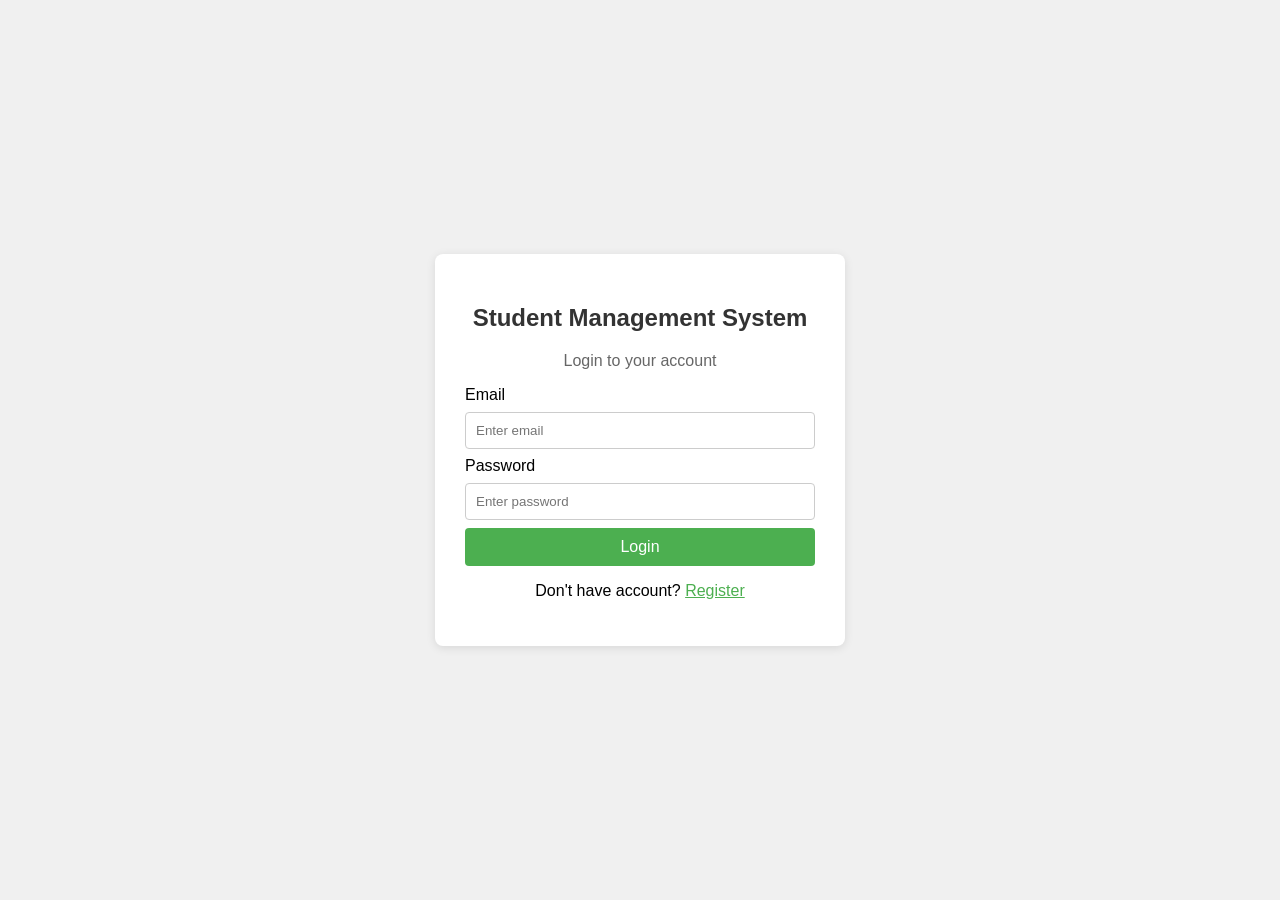
==== dashboard.html @ 0f00cd58 "first commit" ====
<!DOCTYPE html>
<html>
<head>
    <title>Student Management System - Dashboard</title>
    <style>
        body { font-family: Arial, sans-serif; background: #f0f0f0; margin: 0; }
        .navbar { background: #4CAF50; color: white; padding: 15px 20px; display: flex; justify-content: space-between; align-items: center; }
        .navbar h2 { margin: 0; }
        .navbar button { background: white; color: #4CAF50; border: none; padding: 8px 15px; border-radius: 4px; cursor: pointer; }
        .content { padding: 20px; max-width: 800px; margin: 0 auto; }
        h3 { color: #333; }
        table { width: 100%; background: white; border-collapse: collapse; border-radius: 8px; overflow: hidden; box-shadow: 0 2px 10px rgba(0,0,0,0.1); }
        th { background: #4CAF50; color: white; padding: 12px; text-align: left; }
        td { padding: 12px; border-bottom: 1px solid #eee; }
        tr:hover { background: #f5f5f5; }
        .welcome { color: white; font-size: 14px; }
    </style>
</head>
<body>
    <div class="navbar">
        <h2>Student Management System</h2>
        <div>
            <span class="welcome" id="navUserName">Welcome</span>
            &nbsp;&nbsp;
            <button id="logoutBtn">Logout</button>
        </div>
    </div>

    <div class="content">
        <h3>Student Dashboard</h3>
        <table id="studentTable">
            <thead>
                <tr>
                    <th>ID</th>
                    <th>Name</th>
                    <th>Email</th>
                    <th>Department</th>
                </tr>
            </thead>
            <tbody id="studentTableBody">
                <tr><td>STU-001</td><td>Rahim Ahmed</td><td>rahim@student.com</td><td>Computer Science</td></tr>
                <tr><td>STU-002</td><td>Fatima Khan</td><td>fatima@student.com</td><td>Software Engineering</td></tr>
                <tr><td>STU-003</td><td>Arif Hossain</td><td>arif@student.com</td><td>Computer Science</td></tr>
                <tr><td>STU-004</td><td>Nusrat Jahan</td><td>nusrat@student.com</td><td>Information Technology</td></tr>
                <tr><td>STU-005</td><td>Kamal Uddin</td><td>kamal@student.com</td><td>Electrical Engineering</td></tr>
            </tbody>
        </table>
    </div>

    <script>
        var currentUser = JSON.parse(localStorage.getItem('currentUser'));
        if (!currentUser) {
            window.location.href = 'index.html';
        } else {
            document.getElementById('navUserName').textContent = 'Welcome, ' + currentUser.name;
        }
        document.getElementById('logoutBtn').addEventListener('click', function() {
            localStorage.removeItem('currentUser');
            window.location.href = 'index.html';
        });
    </script>
</body>
</html>
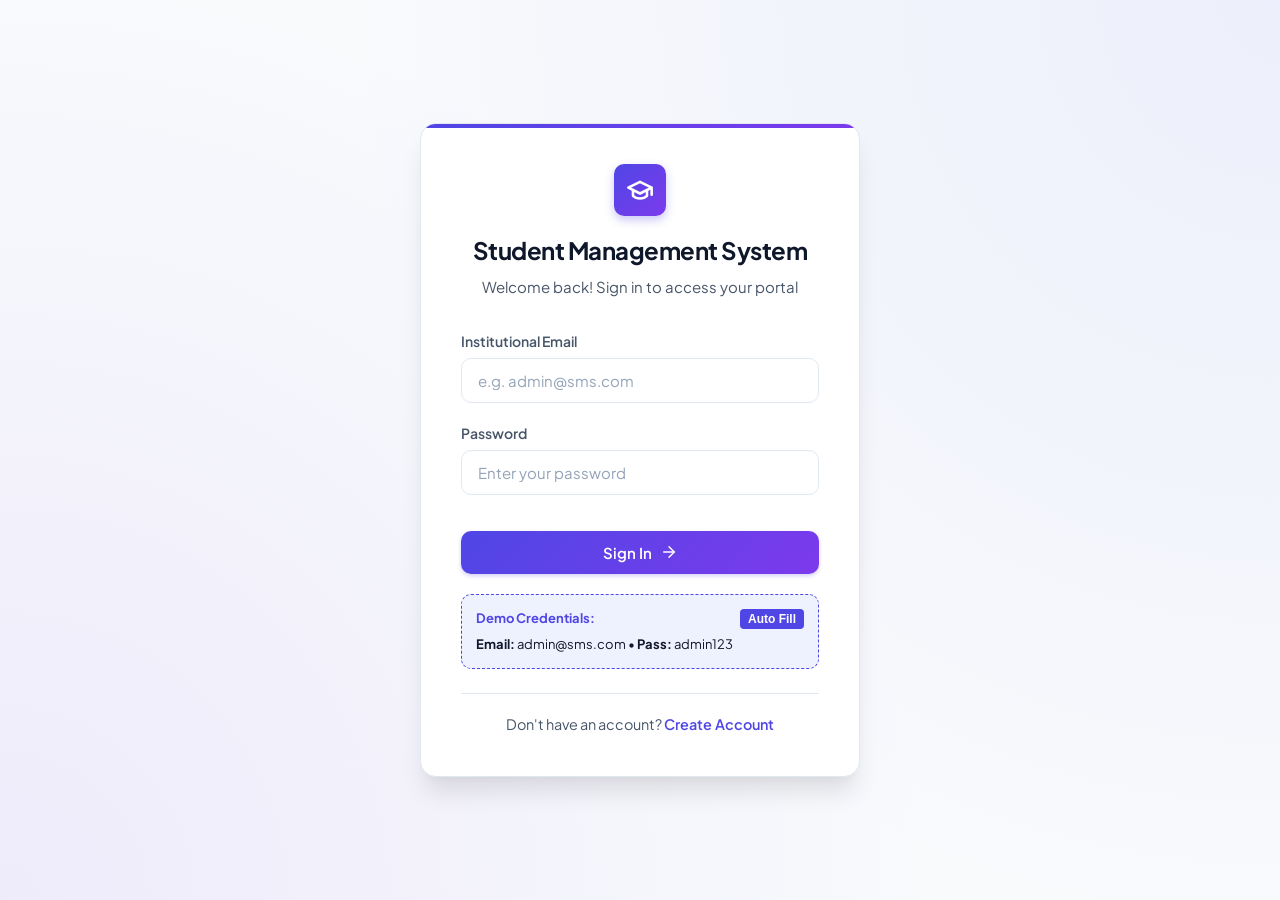
==== commit c41f4d80: "feat: complete phase 1 with modern UI, student CRUD, headless Selenium tests, and CI test runner" ====
--- a/dashboard.html
+++ b/dashboard.html
@@ -1,63 +1,519 @@
 <!DOCTYPE html>
-<html>
+<html lang="en">
 <head>
+    <meta charset="UTF-8">
+    <meta name="viewport" content="width=device-width, initial-scale=1.0">
     <title>Student Management System - Dashboard</title>
+    <link rel="stylesheet" href="css/style.css">
     <style>
-        body { font-family: Arial, sans-serif; background: #f0f0f0; margin: 0; }
-        .navbar { background: #4CAF50; color: white; padding: 15px 20px; display: flex; justify-content: space-between; align-items: center; }
-        .navbar h2 { margin: 0; }
-        .navbar button { background: white; color: #4CAF50; border: none; padding: 8px 15px; border-radius: 4px; cursor: pointer; }
-        .content { padding: 20px; max-width: 800px; margin: 0 auto; }
-        h3 { color: #333; }
-        table { width: 100%; background: white; border-collapse: collapse; border-radius: 8px; overflow: hidden; box-shadow: 0 2px 10px rgba(0,0,0,0.1); }
-        th { background: #4CAF50; color: white; padding: 12px; text-align: left; }
-        td { padding: 12px; border-bottom: 1px solid #eee; }
-        tr:hover { background: #f5f5f5; }
-        .welcome { color: white; font-size: 14px; }
+        /* Fallback compatibility */
+        .welcome { color: inherit; font-size: 0.9375rem; font-weight: 600; }
     </style>
 </head>
 <body>
-    <div class="navbar">
-        <h2>Student Management System</h2>
-        <div>
-            <span class="welcome" id="navUserName">Welcome</span>
-            &nbsp;&nbsp;
-            <button id="logoutBtn">Logout</button>
+    <div class="dashboard-wrapper">
+        <!-- Sidebar Navigation -->
+        <aside class="sidebar">
+            <div class="sidebar-header">
+                <div class="auth-logo" style="width: 36px; height: 36px; margin-bottom: 0;">
+                    <svg width="20" height="20" viewBox="0 0 24 24" fill="none" stroke="currentColor" stroke-width="2.2">
+                        <path d="M22 10v6M2 10l10-5 10 5-10 5z"/>
+                        <path d="M6 12v5c3 3 9 3 12 0v-5"/>
+                    </svg>
+                </div>
+                <h2>SMS Portal</h2>
+            </div>
+
+            <nav class="sidebar-nav">
+                <a href="#dashboard" class="nav-item active">
+                    <svg width="18" height="18" viewBox="0 0 24 24" fill="none" stroke="currentColor" stroke-width="2">
+                        <rect x="3" y="3" width="7" height="7"></rect>
+                        <rect x="14" y="3" width="7" height="7"></rect>
+                        <rect x="14" y="14" width="7" height="7"></rect>
+                        <rect x="3" y="14" width="7" height="7"></rect>
+                    </svg>
+                    <span>Dashboard</span>
+                </a>
+                <a href="#students" class="nav-item">
+                    <svg width="18" height="18" viewBox="0 0 24 24" fill="none" stroke="currentColor" stroke-width="2">
+                        <path d="M17 21v-2a4 4 0 0 0-4-4H5a4 4 0 0 0-4 4v2"></path>
+                        <circle cx="9" cy="7" r="4"></circle>
+                        <path d="M23 21v-2a4 4 0 0 0-3-3.87"></path>
+                        <path d="M16 3.13a4 4 0 0 1 0 7.75"></path>
+                    </svg>
+                    <span>All Students</span>
+                </a>
+                <a href="#departments" class="nav-item">
+                    <svg width="18" height="18" viewBox="0 0 24 24" fill="none" stroke="currentColor" stroke-width="2">
+                        <path d="M3 9l9-7 9 7v11a2 2 0 0 1-2 2H5a2 2 0 0 1-2-2z"></path>
+                        <polyline points="9 22 9 12 15 12 15 22"></polyline>
+                    </svg>
+                    <span>Departments</span>
+                </a>
+                <a href="#reports" class="nav-item">
+                    <svg width="18" height="18" viewBox="0 0 24 24" fill="none" stroke="currentColor" stroke-width="2">
+                        <line x1="18" y1="20" x2="18" y2="10"></line>
+                        <line x1="12" y1="20" x2="12" y2="4"></line>
+                        <line x1="6" y1="20" x2="6" y2="14"></line>
+                    </svg>
+                    <span>Analytics</span>
+                </a>
+            </nav>
+
+            <div class="sidebar-footer">
+                <span style="font-size: 0.8125rem; color: #64748b;">SMS v2.1.0 &bull; CI/CD Ready</span>
+            </div>
+        </aside>
+
+        <!-- Main Content View -->
+        <main class="main-content">
+            <!-- Top Navbar (includes original IDs for selenium tests) -->
+            <header class="top-navbar navbar">
+                <div>
+                    <h2 style="font-size: 1.25rem; font-weight: 700;">Student Management System</h2>
+                </div>
+
+                <div class="navbar-user-section">
+                    <button class="theme-toggle-btn" id="themeToggleBtn" title="Toggle Dark/Light Mode" onclick="toggleTheme()">
+                        <svg id="themeIcon" width="18" height="18" viewBox="0 0 24 24" fill="none" stroke="currentColor" stroke-width="2">
+                            <path d="M21 12.79A9 9 0 1 1 11.21 3 7 7 0 0 0 21 12.79z"></path>
+                        </svg>
+                    </button>
+
+                    <div class="user-profile-badge">
+                        <div class="user-avatar" id="avatarInitial">A</div>
+                        <span class="welcome" id="navUserName">Welcome</span>
+                    </div>
+
+                    <button id="logoutBtn" class="btn btn-secondary btn-sm" title="Sign out">
+                        <svg width="15" height="15" viewBox="0 0 24 24" fill="none" stroke="currentColor" stroke-width="2">
+                            <path d="M9 21H5a2 2 0 0 1-2-2V5a2 2 0 0 1 2-2h4"></path>
+                            <polyline points="16 17 21 12 16 7"></polyline>
+                            <line x1="21" y1="12" x2="9" y2="12"></line>
+                        </svg>
+                        <span>Logout</span>
+                    </button>
+                </div>
+            </header>
+
+            <!-- Dashboard Body -->
+            <div class="dashboard-body content">
+                <div class="page-header">
+                    <div>
+                        <h3>Student Dashboard</h3>
+                        <p>Manage, track, and monitor student academic records in real time</p>
+                    </div>
+                    <div style="display: flex; gap: 0.75rem;">
+                        <button class="btn btn-secondary" onclick="exportToCSV()">
+                            <svg width="16" height="16" viewBox="0 0 24 24" fill="none" stroke="currentColor" stroke-width="2">
+                                <path d="M21 15v4a2 2 0 0 1-2 2H5a2 2 0 0 1-2-2v-4"></path>
+                                <polyline points="7 10 12 15 17 10"></polyline>
+                                <line x1="12" y1="15" x2="12" y2="3"></line>
+                            </svg>
+                            <span>Export CSV</span>
+                        </button>
+                        <button class="btn btn-primary" onclick="openAddModal()">
+                            <svg width="16" height="16" viewBox="0 0 24 24" fill="none" stroke="currentColor" stroke-width="2">
+                                <line x1="12" y1="5" x2="12" y2="19"></line>
+                                <line x1="5" y1="12" x2="19" y2="12"></line>
+                            </svg>
+                            <span>Add Student</span>
+                        </button>
+                    </div>
+                </div>
+
+                <!-- Metric Cards -->
+                <div class="stats-grid">
+                    <div class="stat-card">
+                        <div class="stat-icon blue">🎓</div>
+                        <div class="stat-info">
+                            <h4>Total Students</h4>
+                            <div class="stat-number" id="totalStudentsCount">5</div>
+                        </div>
+                    </div>
+                    <div class="stat-card">
+                        <div class="stat-icon green">✅</div>
+                        <div class="stat-info">
+                            <h4>Active Enrolled</h4>
+                            <div class="stat-number" id="activeStudentsCount">4</div>
+                        </div>
+                    </div>
+                    <div class="stat-card">
+                        <div class="stat-icon purple">📊</div>
+                        <div class="stat-info">
+                            <h4>Average GPA</h4>
+                            <div class="stat-number" id="avgGpaValue">3.72</div>
+                        </div>
+                    </div>
+                    <div class="stat-card">
+                        <div class="stat-icon amber">🏛️</div>
+                        <div class="stat-info">
+                            <h4>Departments</h4>
+                            <div class="stat-number" id="totalDeptsCount">4</div>
+                        </div>
+                    </div>
+                </div>
+
+                <!-- Table Controls (Search, Filter) -->
+                <div class="table-controls">
+                    <div class="search-filter-group">
+                        <div class="search-input-wrapper">
+                            <span class="search-icon">
+                                <svg width="16" height="16" viewBox="0 0 24 24" fill="none" stroke="currentColor" stroke-width="2">
+                                    <circle cx="11" cy="11" r="8"></circle>
+                                    <line x1="21" y1="21" x2="16.65" y2="16.65"></line>
+                                </svg>
+                            </span>
+                            <input type="text" id="searchInput" placeholder="Search by name, ID, or email..." oninput="filterStudents()">
+                        </div>
+                        <select id="deptFilter" onchange="filterStudents()" style="width: 190px;">
+                            <option value="">All Departments</option>
+                            <option value="Computer Science">Computer Science</option>
+                            <option value="Software Engineering">Software Engineering</option>
+                            <option value="Information Technology">Information Technology</option>
+                            <option value="Electrical Engineering">Electrical Engineering</option>
+                        </select>
+                        <select id="statusFilter" onchange="filterStudents()" style="width: 140px;">
+                            <option value="">All Statuses</option>
+                            <option value="Active">Active</option>
+                            <option value="On Leave">On Leave</option>
+                            <option value="Graduated">Graduated</option>
+                        </select>
+                    </div>
+                </div>
+
+                <!-- Student Data Table Card -->
+                <div class="table-card">
+                    <div class="table-responsive">
+                        <table id="studentTable">
+                            <thead>
+                                <tr>
+                                    <th>ID</th>
+                                    <th>Student</th>
+                                    <th>Department</th>
+                                    <th>GPA</th>
+                                    <th>Status</th>
+                                    <th style="text-align: right;">Actions</th>
+                                </tr>
+                            </thead>
+                            <tbody id="studentTableBody">
+                                <!-- Populated dynamically by JavaScript -->
+                            </tbody>
+                        </table>
+                    </div>
+                </div>
+            </div>
+        </main>
+    </div>
+
+    <!-- Student Add/Edit Modal Dialog -->
+    <div class="modal-overlay" id="studentModal">
+        <div class="modal-container">
+            <div class="modal-header">
+                <h3 id="modalTitle">Add New Student</h3>
+                <button type="button" class="modal-close-btn" onclick="closeModal()">&times;</button>
+            </div>
+            <form id="studentForm" onsubmit="handleSaveStudent(event)">
+                <input type="hidden" id="editIndex" value="-1">
+                <div class="modal-body">
+                    <div class="form-group">
+                        <label for="modalStudentId">Student ID</label>
+                        <input type="text" id="modalStudentId" placeholder="e.g. STU-006" required>
+                    </div>
+                    <div class="form-group">
+                        <label for="modalStudentName">Full Name</label>
+                        <input type="text" id="modalStudentName" placeholder="e.g. Ayesha Siddiqa" required>
+                    </div>
+                    <div class="form-group">
+                        <label for="modalStudentEmail">Institutional Email</label>
+                        <input type="email" id="modalStudentEmail" placeholder="e.g. ayesha@student.com" required>
+                    </div>
+                    <div style="display: grid; grid-template-columns: 1fr 1fr; gap: 1rem;">
+                        <div class="form-group">
+                            <label for="modalStudentDept">Department</label>
+                            <select id="modalStudentDept" required>
+                                <option value="Computer Science">Computer Science</option>
+                                <option value="Software Engineering">Software Engineering</option>
+                                <option value="Information Technology">Information Technology</option>
+                                <option value="Electrical Engineering">Electrical Engineering</option>
+                            </select>
+                        </div>
+                        <div class="form-group">
+                            <label for="modalStudentGpa">GPA (0.00 - 4.00)</label>
+                            <input type="number" id="modalStudentGpa" step="0.01" min="0" max="4.00" value="3.50" required>
+                        </div>
+                    </div>
+                    <div class="form-group">
+                        <label for="modalStudentStatus">Enrollment Status</label>
+                        <select id="modalStudentStatus">
+                            <option value="Active">Active</option>
+                            <option value="On Leave">On Leave</option>
+                            <option value="Graduated">Graduated</option>
+                        </select>
+                    </div>
+                </div>
+                <div class="modal-footer">
+                    <button type="button" class="btn btn-secondary" onclick="closeModal()">Cancel</button>
+                    <button type="submit" class="btn btn-primary" id="saveStudentBtn">Save Record</button>
+                </div>
+            </form>
         </div>
     </div>
 
-    <div class="content">
-        <h3>Student Dashboard</h3>
-        <table id="studentTable">
-            <thead>
-                <tr>
-                    <th>ID</th>
-                    <th>Name</th>
-                    <th>Email</th>
-                    <th>Department</th>
-                </tr>
-            </thead>
-            <tbody id="studentTableBody">
-                <tr><td>STU-001</td><td>Rahim Ahmed</td><td>rahim@student.com</td><td>Computer Science</td></tr>
-                <tr><td>STU-002</td><td>Fatima Khan</td><td>fatima@student.com</td><td>Software Engineering</td></tr>
-                <tr><td>STU-003</td><td>Arif Hossain</td><td>arif@student.com</td><td>Computer Science</td></tr>
-                <tr><td>STU-004</td><td>Nusrat Jahan</td><td>nusrat@student.com</td><td>Information Technology</td></tr>
-                <tr><td>STU-005</td><td>Kamal Uddin</td><td>kamal@student.com</td><td>Electrical Engineering</td></tr>
-            </tbody>
-        </table>
-    </div>
+    <!-- Toast Container -->
+    <div class="toast-container" id="toastContainer"></div>
 
     <script>
+        // Authentication check (compatible with original flow & tests)
         var currentUser = JSON.parse(localStorage.getItem('currentUser'));
         if (!currentUser) {
             window.location.href = 'index.html';
         } else {
-            document.getElementById('navUserName').textContent = 'Welcome, ' + currentUser.name;
-        }
+            var userName = currentUser.name || 'User';
+            document.getElementById('navUserName').textContent = 'Welcome, ' + userName;
+            document.getElementById('avatarInitial').textContent = userName.charAt(0).toUpperCase();
+        }
+
         document.getElementById('logoutBtn').addEventListener('click', function() {
             localStorage.removeItem('currentUser');
             window.location.href = 'index.html';
         });
+
+        // Initial default student dataset (preserves original STU-001 through STU-005)
+        var defaultStudents = [
+            { id: "STU-001", name: "Rahim Ahmed", email: "rahim@student.com", dept: "Computer Science", gpa: 3.85, status: "Active" },
+            { id: "STU-002", name: "Fatima Khan", email: "fatima@student.com", dept: "Software Engineering", gpa: 3.92, status: "Active" },
+            { id: "STU-003", name: "Arif Hossain", email: "arif@student.com", dept: "Computer Science", gpa: 3.45, status: "On Leave" },
+            { id: "STU-004", name: "Nusrat Jahan", email: "nusrat@student.com", dept: "Information Technology", gpa: 3.78, status: "Active" },
+            { id: "STU-005", name: "Kamal Uddin", email: "kamal@student.com", dept: "Electrical Engineering", gpa: 3.60, status: "Graduated" }
+        ];
+
+        function getStudents() {
+            var stored = localStorage.getItem('sms_students');
+            if (!stored) {
+                localStorage.setItem('sms_students', JSON.stringify(defaultStudents));
+                return defaultStudents;
+            }
+            try {
+                return JSON.parse(stored);
+            } catch(e) {
+                return defaultStudents;
+            }
+        }
+
+        function saveStudents(list) {
+            localStorage.setItem('sms_students', JSON.stringify(list));
+            renderTable();
+            updateStats();
+        }
+
+        // Render Table Rows
+        function renderTable() {
+            var all = getStudents();
+            var search = (document.getElementById('searchInput').value || '').toLowerCase().trim();
+            var deptFilter = document.getElementById('deptFilter').value;
+            var statusFilter = document.getElementById('statusFilter').value;
+
+            var filtered = all.filter(function(s) {
+                var matchesSearch = s.name.toLowerCase().includes(search) || 
+                                    s.id.toLowerCase().includes(search) || 
+                                    s.email.toLowerCase().includes(search);
+                var matchesDept = !deptFilter || s.dept === deptFilter;
+                var matchesStatus = !statusFilter || s.status === statusFilter;
+                return matchesSearch && matchesDept && matchesStatus;
+            });
+
+            var tbody = document.getElementById('studentTableBody');
+            tbody.innerHTML = '';
+
+            if (filtered.length === 0) {
+                tbody.innerHTML = '<tr><td colspan="6" style="text-align: center; color: var(--text-muted); padding: 2.5rem;">No students found matching current filters.</td></tr>';
+                return;
+            }
+
+            filtered.forEach(function(s, index) {
+                var tr = document.createElement('tr');
+                
+                // Status badge class
+                var statusClass = 'badge-success';
+                if (s.status === 'On Leave') statusClass = 'badge-warning';
+                if (s.status === 'Graduated') statusClass = 'badge-info';
+
+                // Initial avatar
+                var initial = s.name.charAt(0).toUpperCase();
+
+                tr.innerHTML = 
+                    '<td><strong>' + escapeHtml(s.id) + '</strong></td>' +
+                    '<td>' +
+                        '<div class="student-info-cell">' +
+                            '<div class="student-mini-avatar">' + initial + '</div>' +
+                            '<div>' +
+                                '<div style="font-weight: 600; color: var(--text-primary);">' + escapeHtml(s.name) + '</div>' +
+                                '<div style="font-size: 0.8125rem; color: var(--text-muted);">' + escapeHtml(s.email) + '</div>' +
+                            '</div>' +
+                        '</div>' +
+                    '</td>' +
+                    '<td><span class="badge badge-dept">' + escapeHtml(s.dept) + '</span></td>' +
+                    '<td><strong>' + Number(s.gpa).toFixed(2) + '</strong></td>' +
+                    '<td><span class="badge ' + statusClass + '">' + escapeHtml(s.status) + '</span></td>' +
+                    '<td style="text-align: right;">' +
+                        '<div class="action-buttons" style="justify-content: flex-end;">' +
+                            '<button class="btn btn-secondary btn-sm" onclick="openEditModal(\'' + escapeHtml(s.id) + '\')">Edit</button>' +
+                            '<button class="btn btn-danger btn-sm" onclick="deleteStudent(\'' + escapeHtml(s.id) + '\')">Delete</button>' +
+                        '</div>' +
+                    '</td>';
+                tbody.appendChild(tr);
+            });
+        }
+
+        // Live stats calculation
+        function updateStats() {
+            var list = getStudents();
+            var total = list.length;
+            var active = list.filter(function(s) { return s.status === 'Active'; }).length;
+            var depts = new Set(list.map(function(s) { return s.dept; })).size;
+            var avgGpa = total > 0 ? (list.reduce(function(acc, s) { return acc + Number(s.gpa || 0); }, 0) / total).toFixed(2) : '0.00';
+
+            document.getElementById('totalStudentsCount').textContent = total;
+            document.getElementById('activeStudentsCount').textContent = active;
+            document.getElementById('avgGpaValue').textContent = avgGpa;
+            document.getElementById('totalDeptsCount').textContent = depts;
+        }
+
+        function filterStudents() {
+            renderTable();
+        }
+
+        // Modal Handlers
+        function openAddModal() {
+            document.getElementById('modalTitle').textContent = 'Add New Student';
+            document.getElementById('editIndex').value = '-1';
+            document.getElementById('studentForm').reset();
+            
+            // Auto generate next ID
+            var list = getStudents();
+            var nextNum = list.length + 1;
+            document.getElementById('modalStudentId').value = 'STU-' + String(nextNum).padStart(3, '0');
+            document.getElementById('modalStudentGpa').value = '3.50';
+
+            document.getElementById('studentModal').classList.add('open');
+        }
+
+        function openEditModal(id) {
+            var list = getStudents();
+            var student = list.find(function(s) { return s.id === id; });
+            if (!student) return;
+
+            document.getElementById('modalTitle').textContent = 'Edit Student Details';
+            document.getElementById('editIndex').value = id;
+            document.getElementById('modalStudentId').value = student.id;
+            document.getElementById('modalStudentName').value = student.name;
+            document.getElementById('modalStudentEmail').value = student.email;
+            document.getElementById('modalStudentDept').value = student.dept;
+            document.getElementById('modalStudentGpa').value = student.gpa;
+            document.getElementById('modalStudentStatus').value = student.status;
+
+            document.getElementById('studentModal').classList.add('open');
+        }
+
+        function closeModal() {
+            document.getElementById('studentModal').classList.remove('open');
+        }
+
+        function handleSaveStudent(e) {
+            e.preventDefault();
+            var list = getStudents();
+            var editId = document.getElementById('editIndex').value;
+            
+            var studentData = {
+                id: document.getElementById('modalStudentId').value.trim(),
+                name: document.getElementById('modalStudentName').value.trim(),
+                email: document.getElementById('modalStudentEmail').value.trim(),
+                dept: document.getElementById('modalStudentDept').value,
+                gpa: parseFloat(document.getElementById('modalStudentGpa').value) || 0.0,
+                status: document.getElementById('modalStudentStatus').value
+            };
+
+            if (editId === '-1') {
+                // Check if ID exists
+                if (list.some(function(s) { return s.id.toLowerCase() === studentData.id.toLowerCase(); })) {
+                    alert('Student ID already exists! Please choose another.');
+                    return;
+                }
+                list.push(studentData);
+                showToast('Student ' + studentData.name + ' added successfully!');
+            } else {
+                var idx = list.findIndex(function(s) { return s.id === editId; });
+                if (idx !== -1) {
+                    list[idx] = studentData;
+                    showToast('Student ' + studentData.name + ' updated successfully!');
+                }
+            }
+
+            saveStudents(list);
+            closeModal();
+        }
+
+        function deleteStudent(id) {
+            if (confirm('Are you sure you want to delete student with ID ' + id + '?')) {
+                var list = getStudents();
+                list = list.filter(function(s) { return s.id !== id; });
+                saveStudents(list);
+                showToast('Student ' + id + ' removed.');
+            }
+        }
+
+        function exportToCSV() {
+            var list = getStudents();
+            var csv = 'ID,Name,Email,Department,GPA,Status\n';
+            list.forEach(function(s) {
+                csv += '"' + s.id + '","' + s.name + '","' + s.email + '","' + s.dept + '",' + s.gpa + ',"' + s.status + '"\n';
+            });
+            var blob = new Blob([csv], { type: 'text/csv' });
+            var url = window.URL.createObjectURL(blob);
+            var a = document.createElement('a');
+            a.setAttribute('hidden', '');
+            a.setAttribute('href', url);
+            a.setAttribute('download', 'sms_students_' + new Date().toISOString().slice(0, 10) + '.csv');
+            document.body.appendChild(a);
+            a.click();
+            document.body.removeChild(a);
+            showToast('Student list exported to CSV!');
+        }
+
+        function toggleTheme() {
+            var current = document.documentElement.getAttribute('data-theme');
+            var next = current === 'dark' ? 'light' : 'dark';
+            document.documentElement.setAttribute('data-theme', next);
+            localStorage.setItem('sms_theme', next);
+        }
+
+        // Apply saved theme
+        var savedTheme = localStorage.getItem('sms_theme') || 'light';
+        document.documentElement.setAttribute('data-theme', savedTheme);
+
+        function showToast(message) {
+            var container = document.getElementById('toastContainer');
+            var toast = document.createElement('div');
+            toast.className = 'toast';
+            toast.innerHTML = '<span>🔔 ' + escapeHtml(message) + '</span>';
+            container.appendChild(toast);
+            setTimeout(function() {
+                toast.style.opacity = '0';
+                toast.style.transform = 'translateY(10px)';
+                toast.style.transition = 'all 0.3s ease';
+                setTimeout(function() { toast.remove(); }, 300);
+            }, 3000);
+        }
+
+        function escapeHtml(text) {
+            var map = { '&': '&amp;', '<': '&lt;', '>': '&gt;', '"': '&quot;', "'": '&#039;' };
+            return String(text).replace(/[&<>"']/g, function(m) { return map[m]; });
+        }
+
+        // Initialize display
+        renderTable();
+        updateStats();
     </script>
 </body>
 </html>
--- a/css/style.css
+++ b/css/style.css
@@ -0,0 +1,846 @@
+/* ==========================================================================
+   Student Management System - Core Design System & Stylesheet
+   ========================================================================== */
+
+@import url('https://fonts.googleapis.com/css2?family=Plus+Jakarta+Sans:wght@300;400;500;600;700;800&display=swap');
+
+:root {
+    --primary: #4f46e5;
+    --primary-gradient: linear-gradient(135deg, #4f46e5 0%, #7c3aed 100%);
+    --primary-hover: #4338ca;
+    --primary-light: #eef2ff;
+    --primary-ring: rgba(79, 70, 229, 0.25);
+    
+    --bg-page: #f8fafc;
+    --bg-surface: #ffffff;
+    --bg-sidebar: #0f172a;
+    --bg-sidebar-hover: #1e293b;
+    --bg-input: #ffffff;
+    
+    --text-primary: #0f172a;
+    --text-secondary: #475569;
+    --text-muted: #94a3b8;
+    --text-inverse: #ffffff;
+    
+    --border-color: #e2e8f0;
+    --border-focus: #6366f1;
+    
+    --success: #10b981;
+    --success-bg: #ecfdf5;
+    --success-border: #a7f3d0;
+    
+    --danger: #ef4444;
+    --danger-bg: #fef2f2;
+    --danger-border: #fecaca;
+    
+    --warning: #f59e0b;
+    --warning-bg: #fffbeb;
+    --warning-border: #fde68a;
+    
+    --info: #0284c7;
+    --info-bg: #f0f9ff;
+    
+    --radius-sm: 6px;
+    --radius-md: 10px;
+    --radius-lg: 16px;
+    --radius-xl: 24px;
+    --radius-full: 9999px;
+    
+    --shadow-sm: 0 1px 2px 0 rgba(0, 0, 0, 0.05);
+    --shadow-md: 0 4px 6px -1px rgba(0, 0, 0, 0.07), 0 2px 4px -2px rgba(0, 0, 0, 0.05);
+    --shadow-lg: 0 10px 15px -3px rgba(0, 0, 0, 0.08), 0 4px 6px -4px rgba(0, 0, 0, 0.04);
+    --shadow-xl: 0 20px 25px -5px rgba(0, 0, 0, 0.1), 0 8px 10px -6px rgba(0, 0, 0, 0.04);
+    
+    --transition: all 0.2s cubic-bezier(0.4, 0, 0.2, 1);
+}
+
+[data-theme="dark"] {
+    --bg-page: #090d16;
+    --bg-surface: #111827;
+    --bg-sidebar: #0b0f19;
+    --bg-sidebar-hover: #1f2937;
+    --bg-input: #1f2937;
+    
+    --text-primary: #f9fafb;
+    --text-secondary: #cbd5e1;
+    --text-muted: #64748b;
+    
+    --border-color: #1f2937;
+    --primary-light: rgba(79, 70, 229, 0.15);
+    
+    --shadow-sm: 0 1px 2px 0 rgba(0, 0, 0, 0.3);
+    --shadow-md: 0 4px 6px -1px rgba(0, 0, 0, 0.4);
+    --shadow-lg: 0 10px 15px -3px rgba(0, 0, 0, 0.5);
+}
+
+* {
+    margin: 0;
+    padding: 0;
+    box-sizing: border-box;
+}
+
+body {
+    font-family: 'Plus Jakarta Sans', -apple-system, BlinkMacSystemFont, 'Segoe UI', Roboto, sans-serif;
+    background-color: var(--bg-page);
+    color: var(--text-primary);
+    line-height: 1.5;
+    -webkit-font-smoothing: antialiased;
+    transition: background-color 0.3s ease, color 0.3s ease;
+    min-height: 100vh;
+}
+
+/* ==========================================================================
+   Typography & Common Elements
+   ========================================================================== */
+h1, h2, h3, h4, h5, h6 {
+    font-weight: 700;
+    color: var(--text-primary);
+    letter-spacing: -0.02em;
+}
+
+a {
+    color: var(--primary);
+    text-decoration: none;
+    font-weight: 600;
+    transition: var(--transition);
+}
+
+a:hover {
+    color: var(--primary-hover);
+    text-decoration: underline;
+}
+
+/* Form inputs */
+label {
+    display: block;
+    font-size: 0.875rem;
+    font-weight: 600;
+    color: var(--text-secondary);
+    margin-bottom: 0.375rem;
+}
+
+input, select, textarea {
+    width: 100%;
+    padding: 0.75rem 1rem;
+    font-family: inherit;
+    font-size: 0.9375rem;
+    color: var(--text-primary);
+    background-color: var(--bg-input);
+    border: 1px solid var(--border-color);
+    border-radius: var(--radius-md);
+    outline: none;
+    transition: var(--transition);
+    box-sizing: border-box;
+}
+
+input:focus, select:focus, textarea:focus {
+    border-color: var(--border-focus);
+    box-shadow: 0 0 0 3px var(--primary-ring);
+}
+
+input::placeholder {
+    color: var(--text-muted);
+}
+
+/* Buttons */
+.btn {
+    display: inline-flex;
+    align-items: center;
+    justify-content: center;
+    gap: 0.5rem;
+    padding: 0.75rem 1.25rem;
+    font-family: inherit;
+    font-size: 0.9375rem;
+    font-weight: 600;
+    border-radius: var(--radius-md);
+    border: none;
+    cursor: pointer;
+    transition: var(--transition);
+    text-decoration: none !important;
+}
+
+.btn-primary {
+    background: var(--primary-gradient);
+    color: white;
+    box-shadow: 0 2px 4px rgba(79, 70, 229, 0.25);
+}
+
+.btn-primary:hover {
+    transform: translateY(-1px);
+    box-shadow: 0 4px 12px rgba(79, 70, 229, 0.35);
+}
+
+.btn-primary:active {
+    transform: translateY(0);
+}
+
+.btn-secondary {
+    background: var(--bg-surface);
+    color: var(--text-secondary);
+    border: 1px solid var(--border-color);
+}
+
+.btn-secondary:hover {
+    background: var(--bg-page);
+    color: var(--text-primary);
+}
+
+.btn-sm {
+    padding: 0.4rem 0.75rem;
+    font-size: 0.8125rem;
+    border-radius: var(--radius-sm);
+}
+
+.btn-danger {
+    background-color: var(--danger);
+    color: white;
+}
+
+.btn-danger:hover {
+    background-color: #dc2626;
+}
+
+/* Badges & Pills */
+.badge {
+    display: inline-flex;
+    align-items: center;
+    padding: 0.25rem 0.625rem;
+    font-size: 0.75rem;
+    font-weight: 600;
+    border-radius: var(--radius-full);
+}
+
+.badge-success {
+    background-color: var(--success-bg);
+    color: var(--success);
+    border: 1px solid var(--success-border);
+}
+
+.badge-warning {
+    background-color: var(--warning-bg);
+    color: var(--warning);
+    border: 1px solid var(--warning-border);
+}
+
+.badge-danger {
+    background-color: var(--danger-bg);
+    color: var(--danger);
+    border: 1px solid var(--danger-border);
+}
+
+.badge-info {
+    background-color: var(--info-bg);
+    color: var(--info);
+}
+
+.badge-dept {
+    background-color: var(--primary-light);
+    color: var(--primary);
+    font-weight: 600;
+}
+
+/* Messages */
+.error {
+    background-color: var(--danger-bg);
+    color: var(--danger);
+    border: 1px solid var(--danger-border);
+    padding: 0.75rem 1rem;
+    border-radius: var(--radius-md);
+    font-size: 0.875rem;
+    font-weight: 500;
+    text-align: center;
+    display: none;
+    margin-top: 1rem;
+    animation: fadeIn 0.3s ease;
+}
+
+.success {
+    background-color: var(--success-bg);
+    color: var(--success);
+    border: 1px solid var(--success-border);
+    padding: 0.75rem 1rem;
+    border-radius: var(--radius-md);
+    font-size: 0.875rem;
+    font-weight: 500;
+    text-align: center;
+    display: none;
+    margin-top: 1rem;
+    animation: fadeIn 0.3s ease;
+}
+
+@keyframes fadeIn {
+    from { opacity: 0; transform: translateY(-4px); }
+    to { opacity: 1; transform: translateY(0); }
+}
+
+@keyframes slideInUp {
+    from { opacity: 0; transform: translateY(20px); }
+    to { opacity: 1; transform: translateY(0); }
+}
+
+/* ==========================================================================
+   Auth Pages Layout (Login & Register)
+   ========================================================================== */
+.auth-page {
+    display: flex;
+    min-height: 100vh;
+    align-items: center;
+    justify-content: center;
+    background: radial-gradient(circle at top right, rgba(99, 102, 241, 0.08) 0%, transparent 60%),
+                radial-gradient(circle at bottom left, rgba(124, 58, 237, 0.08) 0%, transparent 60%),
+                var(--bg-page);
+    padding: 1.5rem;
+}
+
+.auth-card {
+    background-color: var(--bg-surface);
+    border: 1px solid var(--border-color);
+    border-radius: var(--radius-lg);
+    box-shadow: var(--shadow-xl);
+    width: 100%;
+    max-width: 440px;
+    padding: 2.5rem;
+    position: relative;
+    overflow: hidden;
+    animation: slideInUp 0.4s ease;
+}
+
+.auth-card::before {
+    content: '';
+    position: absolute;
+    top: 0;
+    left: 0;
+    right: 0;
+    height: 4px;
+    background: var(--primary-gradient);
+}
+
+.auth-header {
+    text-align: center;
+    margin-bottom: 2rem;
+}
+
+.auth-logo {
+    display: inline-flex;
+    align-items: center;
+    justify-content: center;
+    width: 52px;
+    height: 52px;
+    background: var(--primary-gradient);
+    color: white;
+    border-radius: var(--radius-md);
+    margin-bottom: 1rem;
+    box-shadow: 0 4px 10px rgba(79, 70, 229, 0.3);
+}
+
+.auth-header h2 {
+    font-size: 1.5rem;
+    margin-bottom: 0.5rem;
+}
+
+.auth-header p {
+    color: var(--text-secondary);
+    font-size: 0.9375rem;
+}
+
+.form-group {
+    margin-bottom: 1.25rem;
+    text-align: left;
+}
+
+.form-footer {
+    text-align: center;
+    margin-top: 1.5rem;
+    padding-top: 1.25rem;
+    border-top: 1px solid var(--border-color);
+    color: var(--text-secondary);
+    font-size: 0.9rem;
+}
+
+/* Demo Credentials Box */
+.demo-box {
+    background-color: var(--primary-light);
+    border: 1px dashed var(--primary);
+    border-radius: var(--radius-md);
+    padding: 0.875rem;
+    margin-top: 1.25rem;
+    font-size: 0.8125rem;
+    text-align: left;
+}
+
+.demo-box-header {
+    display: flex;
+    justify-content: space-between;
+    align-items: center;
+    font-weight: 700;
+    color: var(--primary);
+    margin-bottom: 0.375rem;
+}
+
+.demo-fill-btn {
+    background: var(--primary);
+    color: white;
+    border: none;
+    padding: 0.2rem 0.5rem;
+    border-radius: 4px;
+    cursor: pointer;
+    font-size: 0.75rem;
+    font-weight: 600;
+    transition: var(--transition);
+}
+
+.demo-fill-btn:hover {
+    background: var(--primary-hover);
+}
+
+/* ==========================================================================
+   Dashboard Layout
+   ========================================================================== */
+.dashboard-wrapper {
+    display: flex;
+    min-height: 100vh;
+}
+
+/* Sidebar */
+.sidebar {
+    width: 260px;
+    background-color: var(--bg-sidebar);
+    color: #94a3b8;
+    display: flex;
+    flex-direction: column;
+    flex-shrink: 0;
+    transition: var(--transition);
+    z-index: 20;
+}
+
+.sidebar-header {
+    padding: 1.5rem 1.25rem;
+    display: flex;
+    align-items: center;
+    gap: 0.75rem;
+    border-bottom: 1px solid rgba(255, 255, 255, 0.08);
+}
+
+.sidebar-header h2 {
+    color: white;
+    font-size: 1.125rem;
+    white-space: nowrap;
+}
+
+.sidebar-nav {
+    flex: 1;
+    padding: 1.25rem 0.75rem;
+    display: flex;
+    flex-direction: column;
+    gap: 0.375rem;
+}
+
+.nav-item {
+    display: flex;
+    align-items: center;
+    gap: 0.75rem;
+    padding: 0.75rem 1rem;
+    color: #94a3b8;
+    border-radius: var(--radius-md);
+    font-weight: 500;
+    font-size: 0.9375rem;
+    transition: var(--transition);
+    text-decoration: none;
+}
+
+.nav-item:hover {
+    background-color: var(--bg-sidebar-hover);
+    color: white;
+    text-decoration: none;
+}
+
+.nav-item.active {
+    background: var(--primary-gradient);
+    color: white;
+    font-weight: 600;
+    box-shadow: 0 4px 12px rgba(79, 70, 229, 0.35);
+}
+
+.sidebar-footer {
+    padding: 1rem 1.25rem;
+    border-top: 1px solid rgba(255, 255, 255, 0.08);
+    display: flex;
+    align-items: center;
+    justify-content: space-between;
+}
+
+/* Main Content Area */
+.main-content {
+    flex: 1;
+    display: flex;
+    flex-direction: column;
+    min-width: 0;
+    overflow-x: hidden;
+}
+
+/* Top Navbar */
+.top-navbar {
+    background-color: var(--bg-surface);
+    border-bottom: 1px solid var(--border-color);
+    padding: 1rem 2rem;
+    display: flex;
+    align-items: center;
+    justify-content: space-between;
+    position: sticky;
+    top: 0;
+    z-index: 10;
+}
+
+.navbar-user-section {
+    display: flex;
+    align-items: center;
+    gap: 1rem;
+}
+
+.user-profile-badge {
+    display: flex;
+    align-items: center;
+    gap: 0.625rem;
+}
+
+.user-avatar {
+    width: 38px;
+    height: 38px;
+    border-radius: var(--radius-full);
+    background: var(--primary-gradient);
+    color: white;
+    display: flex;
+    align-items: center;
+    justify-content: center;
+    font-weight: 700;
+    font-size: 0.9375rem;
+    box-shadow: 0 2px 5px rgba(79, 70, 229, 0.25);
+}
+
+.theme-toggle-btn {
+    background: var(--bg-page);
+    border: 1px solid var(--border-color);
+    width: 38px;
+    height: 38px;
+    border-radius: var(--radius-md);
+    cursor: pointer;
+    display: flex;
+    align-items: center;
+    justify-content: center;
+    color: var(--text-secondary);
+    transition: var(--transition);
+}
+
+.theme-toggle-btn:hover {
+    color: var(--text-primary);
+    border-color: var(--primary);
+}
+
+/* Page Body */
+.dashboard-body {
+    padding: 2rem;
+    max-width: 1400px;
+    margin: 0 auto;
+    width: 100%;
+}
+
+.page-header {
+    display: flex;
+    align-items: center;
+    justify-content: space-between;
+    margin-bottom: 1.75rem;
+    flex-wrap: wrap;
+    gap: 1rem;
+}
+
+.page-header h3 {
+    font-size: 1.625rem;
+    color: var(--text-primary);
+}
+
+.page-header p {
+    color: var(--text-secondary);
+    font-size: 0.9375rem;
+    margin-top: 0.25rem;
+}
+
+/* Stat Cards Grid */
+.stats-grid {
+    display: grid;
+    grid-template-columns: repeat(auto-fit, minmax(220px, 1fr));
+    gap: 1.25rem;
+    margin-bottom: 2rem;
+}
+
+.stat-card {
+    background-color: var(--bg-surface);
+    border: 1px solid var(--border-color);
+    border-radius: var(--radius-lg);
+    padding: 1.25rem;
+    box-shadow: var(--shadow-sm);
+    display: flex;
+    align-items: center;
+    gap: 1rem;
+    transition: var(--transition);
+}
+
+.stat-card:hover {
+    transform: translateY(-2px);
+    box-shadow: var(--shadow-md);
+    border-color: var(--border-focus);
+}
+
+.stat-icon {
+    width: 50px;
+    height: 50px;
+    border-radius: var(--radius-md);
+    display: flex;
+    align-items: center;
+    justify-content: center;
+    font-size: 1.5rem;
+    flex-shrink: 0;
+}
+
+.stat-icon.blue { background-color: #eff6ff; color: #2563eb; }
+.stat-icon.green { background-color: #ecfdf5; color: #059669; }
+.stat-icon.purple { background-color: #f5f3ff; color: #7c3aed; }
+.stat-icon.amber { background-color: #fffbeb; color: #d97706; }
+
+.stat-info h4 {
+    font-size: 0.8125rem;
+    color: var(--text-muted);
+    text-transform: uppercase;
+    letter-spacing: 0.05em;
+    margin-bottom: 0.25rem;
+}
+
+.stat-number {
+    font-size: 1.625rem;
+    font-weight: 800;
+    color: var(--text-primary);
+    line-height: 1.2;
+}
+
+/* Action Controls Bar */
+.table-controls {
+    display: flex;
+    align-items: center;
+    justify-content: space-between;
+    gap: 1rem;
+    margin-bottom: 1.25rem;
+    flex-wrap: wrap;
+}
+
+.search-filter-group {
+    display: flex;
+    align-items: center;
+    gap: 0.75rem;
+    flex: 1;
+    max-width: 600px;
+}
+
+.search-input-wrapper {
+    position: relative;
+    flex: 1;
+}
+
+.search-input-wrapper input {
+    padding-left: 2.5rem;
+}
+
+.search-icon {
+    position: absolute;
+    left: 0.875rem;
+    top: 50%;
+    transform: translateY(-50%);
+    color: var(--text-muted);
+}
+
+/* Data Table Card */
+.table-card {
+    background-color: var(--bg-surface);
+    border: 1px solid var(--border-color);
+    border-radius: var(--radius-lg);
+    box-shadow: var(--shadow-sm);
+    overflow: hidden;
+}
+
+.table-responsive {
+    overflow-x: auto;
+}
+
+table {
+    width: 100%;
+    border-collapse: collapse;
+    text-align: left;
+}
+
+thead {
+    background-color: var(--bg-page);
+    border-bottom: 1px solid var(--border-color);
+}
+
+th {
+    padding: 0.875rem 1.25rem;
+    font-size: 0.8125rem;
+    font-weight: 700;
+    text-transform: uppercase;
+    letter-spacing: 0.05em;
+    color: var(--text-muted);
+}
+
+td {
+    padding: 1rem 1.25rem;
+    font-size: 0.9375rem;
+    border-bottom: 1px solid var(--border-color);
+    vertical-align: middle;
+}
+
+tbody tr {
+    transition: background-color 0.15s ease;
+}
+
+tbody tr:hover {
+    background-color: rgba(79, 70, 229, 0.02);
+}
+
+.student-info-cell {
+    display: flex;
+    align-items: center;
+    gap: 0.75rem;
+}
+
+.student-mini-avatar {
+    width: 36px;
+    height: 36px;
+    border-radius: var(--radius-full);
+    background: #e0e7ff;
+    color: #4338ca;
+    display: flex;
+    align-items: center;
+    justify-content: center;
+    font-weight: 700;
+    font-size: 0.8125rem;
+}
+
+.action-buttons {
+    display: flex;
+    gap: 0.5rem;
+}
+
+/* Modal */
+.modal-overlay {
+    position: fixed;
+    top: 0;
+    left: 0;
+    right: 0;
+    bottom: 0;
+    background: rgba(15, 23, 42, 0.6);
+    backdrop-filter: blur(4px);
+    display: flex;
+    align-items: center;
+    justify-content: center;
+    z-index: 100;
+    opacity: 0;
+    pointer-events: none;
+    transition: opacity 0.25s ease;
+    padding: 1rem;
+}
+
+.modal-overlay.open {
+    opacity: 1;
+    pointer-events: auto;
+}
+
+.modal-container {
+    background-color: var(--bg-surface);
+    border-radius: var(--radius-lg);
+    box-shadow: var(--shadow-xl);
+    width: 100%;
+    max-width: 520px;
+    overflow: hidden;
+    transform: scale(0.95);
+    transition: transform 0.25s cubic-bezier(0.34, 1.56, 0.64, 1);
+}
+
+.modal-overlay.open .modal-container {
+    transform: scale(1);
+}
+
+.modal-header {
+    padding: 1.25rem 1.5rem;
+    border-bottom: 1px solid var(--border-color);
+    display: flex;
+    align-items: center;
+    justify-content: space-between;
+}
+
+.modal-header h3 {
+    font-size: 1.25rem;
+}
+
+.modal-close-btn {
+    background: none;
+    border: none;
+    font-size: 1.5rem;
+    color: var(--text-muted);
+    cursor: pointer;
+    line-height: 1;
+}
+
+.modal-close-btn:hover {
+    color: var(--text-primary);
+}
+
+.modal-body {
+    padding: 1.5rem;
+}
+
+.modal-footer {
+    padding: 1rem 1.5rem;
+    background-color: var(--bg-page);
+    border-top: 1px solid var(--border-color);
+    display: flex;
+    justify-content: flex-end;
+    gap: 0.75rem;
+}
+
+/* Toast Notification */
+.toast-container {
+    position: fixed;
+    bottom: 1.5rem;
+    right: 1.5rem;
+    display: flex;
+    flex-direction: column;
+    gap: 0.75rem;
+    z-index: 200;
+    pointer-events: none;
+}
+
+.toast {
+    background: var(--bg-sidebar);
+    color: white;
+    padding: 0.875rem 1.25rem;
+    border-radius: var(--radius-md);
+    box-shadow: var(--shadow-xl);
+    font-size: 0.875rem;
+    font-weight: 500;
+    display: flex;
+    align-items: center;
+    gap: 0.625rem;
+    animation: slideInUp 0.3s ease;
+    pointer-events: auto;
+}
+
+/* Responsive adjustments */
+@media (max-width: 900px) {
+    .sidebar {
+        display: none;
+    }
+    .top-navbar {
+        padding: 1rem;
+    }
+    .dashboard-body {
+        padding: 1.25rem 1rem;
+    }
+}
